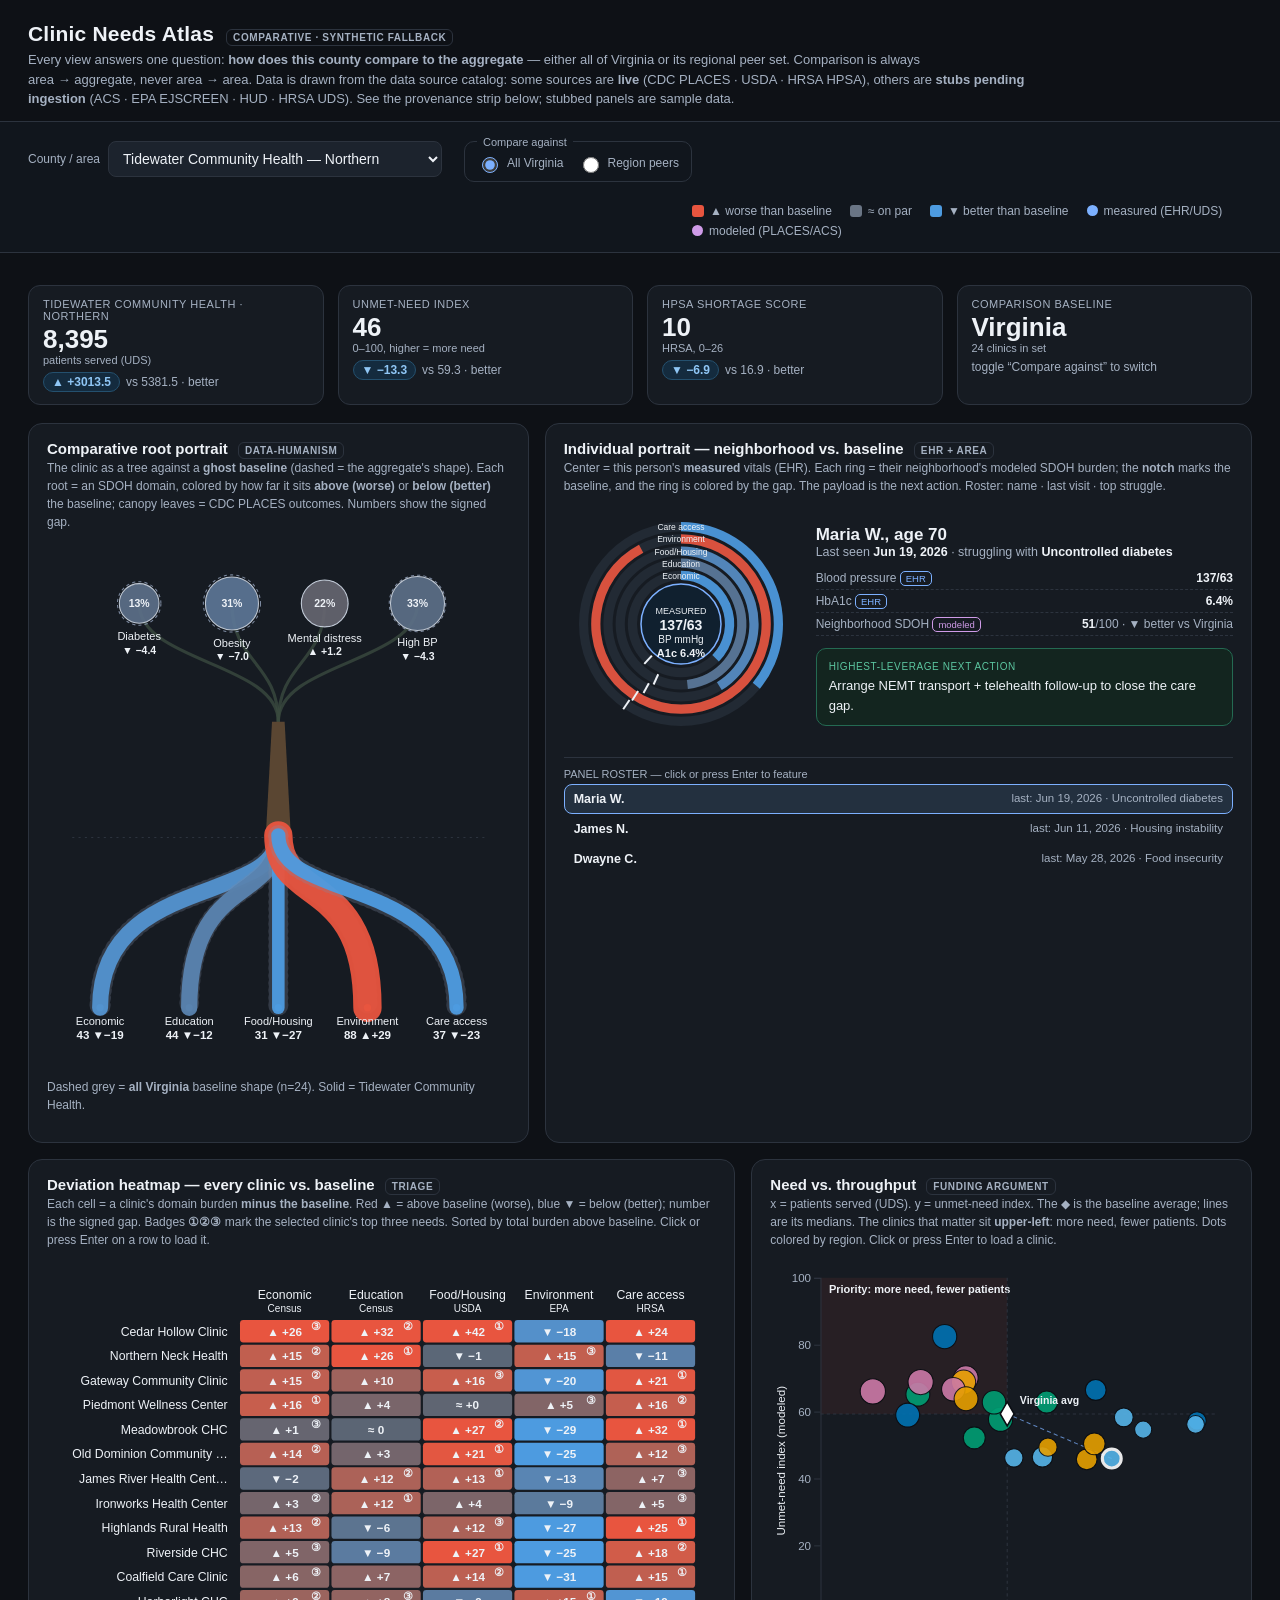
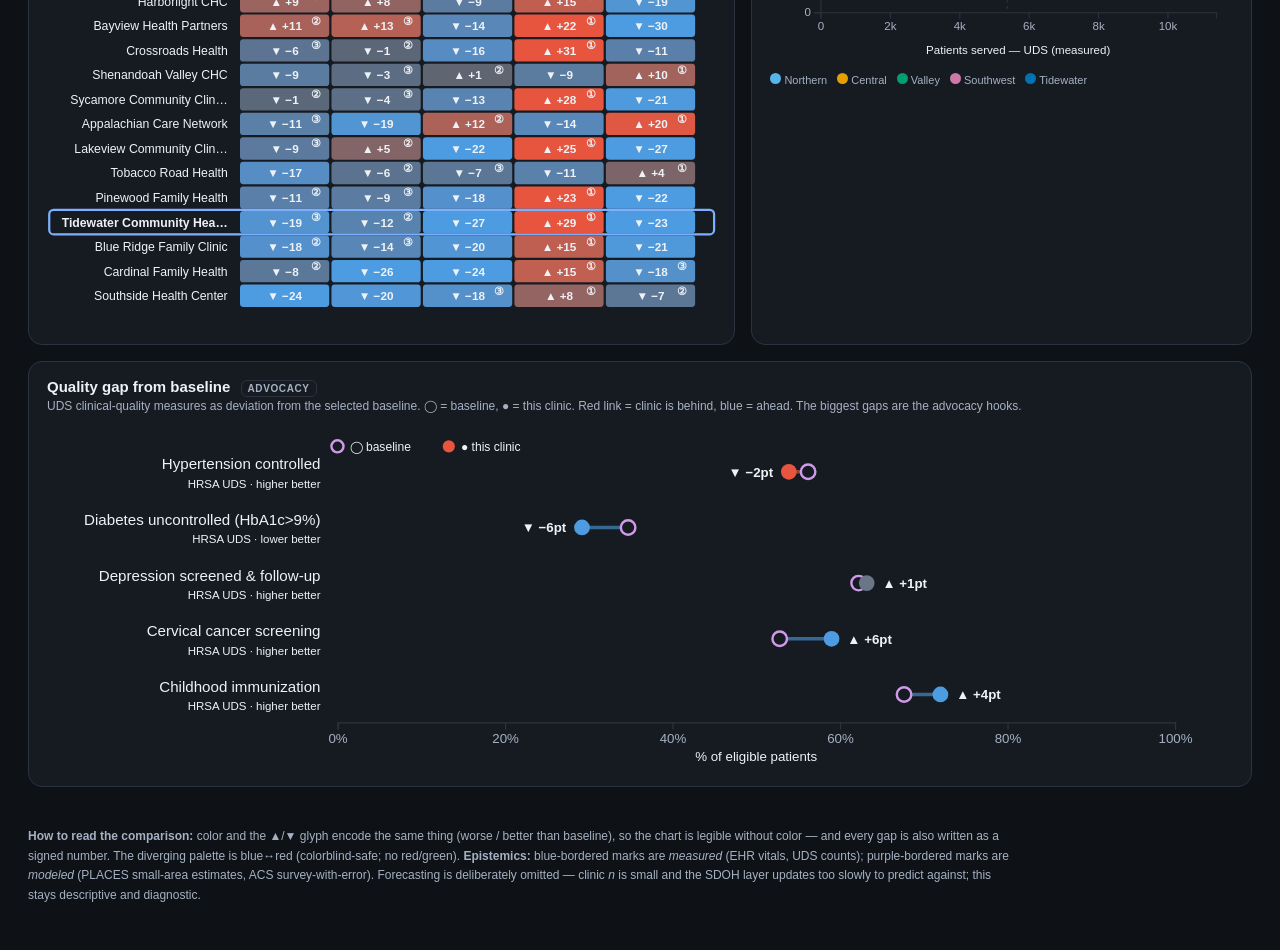
==== dashboard/index.html @ f0f362ff "adding render yaml files." ====
<!doctype html>
<meta charset="utf-8">
<title>Clinic Needs Atlas</title>
<!-- Root URL redirects to the live dashboard (host-agnostic: Render, Pages, etc.). -->
<meta http-equiv="refresh" content="0; url=clinic-needs-atlas-live.html">
<a href="clinic-needs-atlas-live.html">Open the Clinic Needs Atlas &rarr;</a>
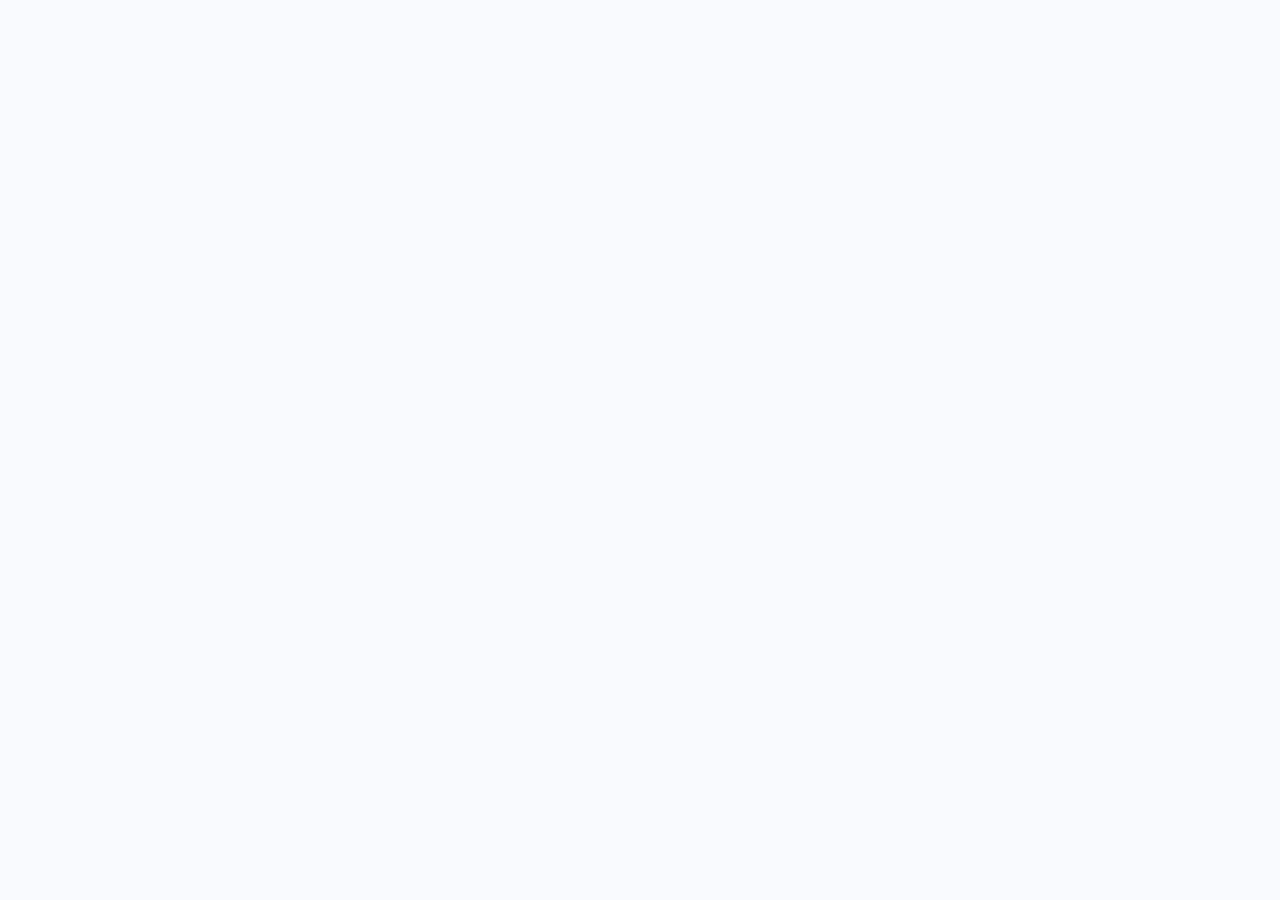
==== commit d1934555: "Point root URL at the refined Signal dashboard" ====
--- a/dashboard/index.html
+++ b/dashboard/index.html
@@ -1,6 +1,6 @@
 <!doctype html>
 <meta charset="utf-8">
 <title>Clinic Needs Atlas</title>
-<!-- Root URL redirects to the live dashboard (host-agnostic: Render, Pages, etc.). -->
-<meta http-equiv="refresh" content="0; url=clinic-needs-atlas-live.html">
-<a href="clinic-needs-atlas-live.html">Open the Clinic Needs Atlas &rarr;</a>
+<!-- Root URL redirects to the refined Signal dashboard (host-agnostic: Render, Pages, etc.). -->
+<meta http-equiv="refresh" content="0; url=clinic-needs-atlas-signal.html">
+<a href="clinic-needs-atlas-signal.html">Open the Clinic Needs Atlas &rarr;</a>
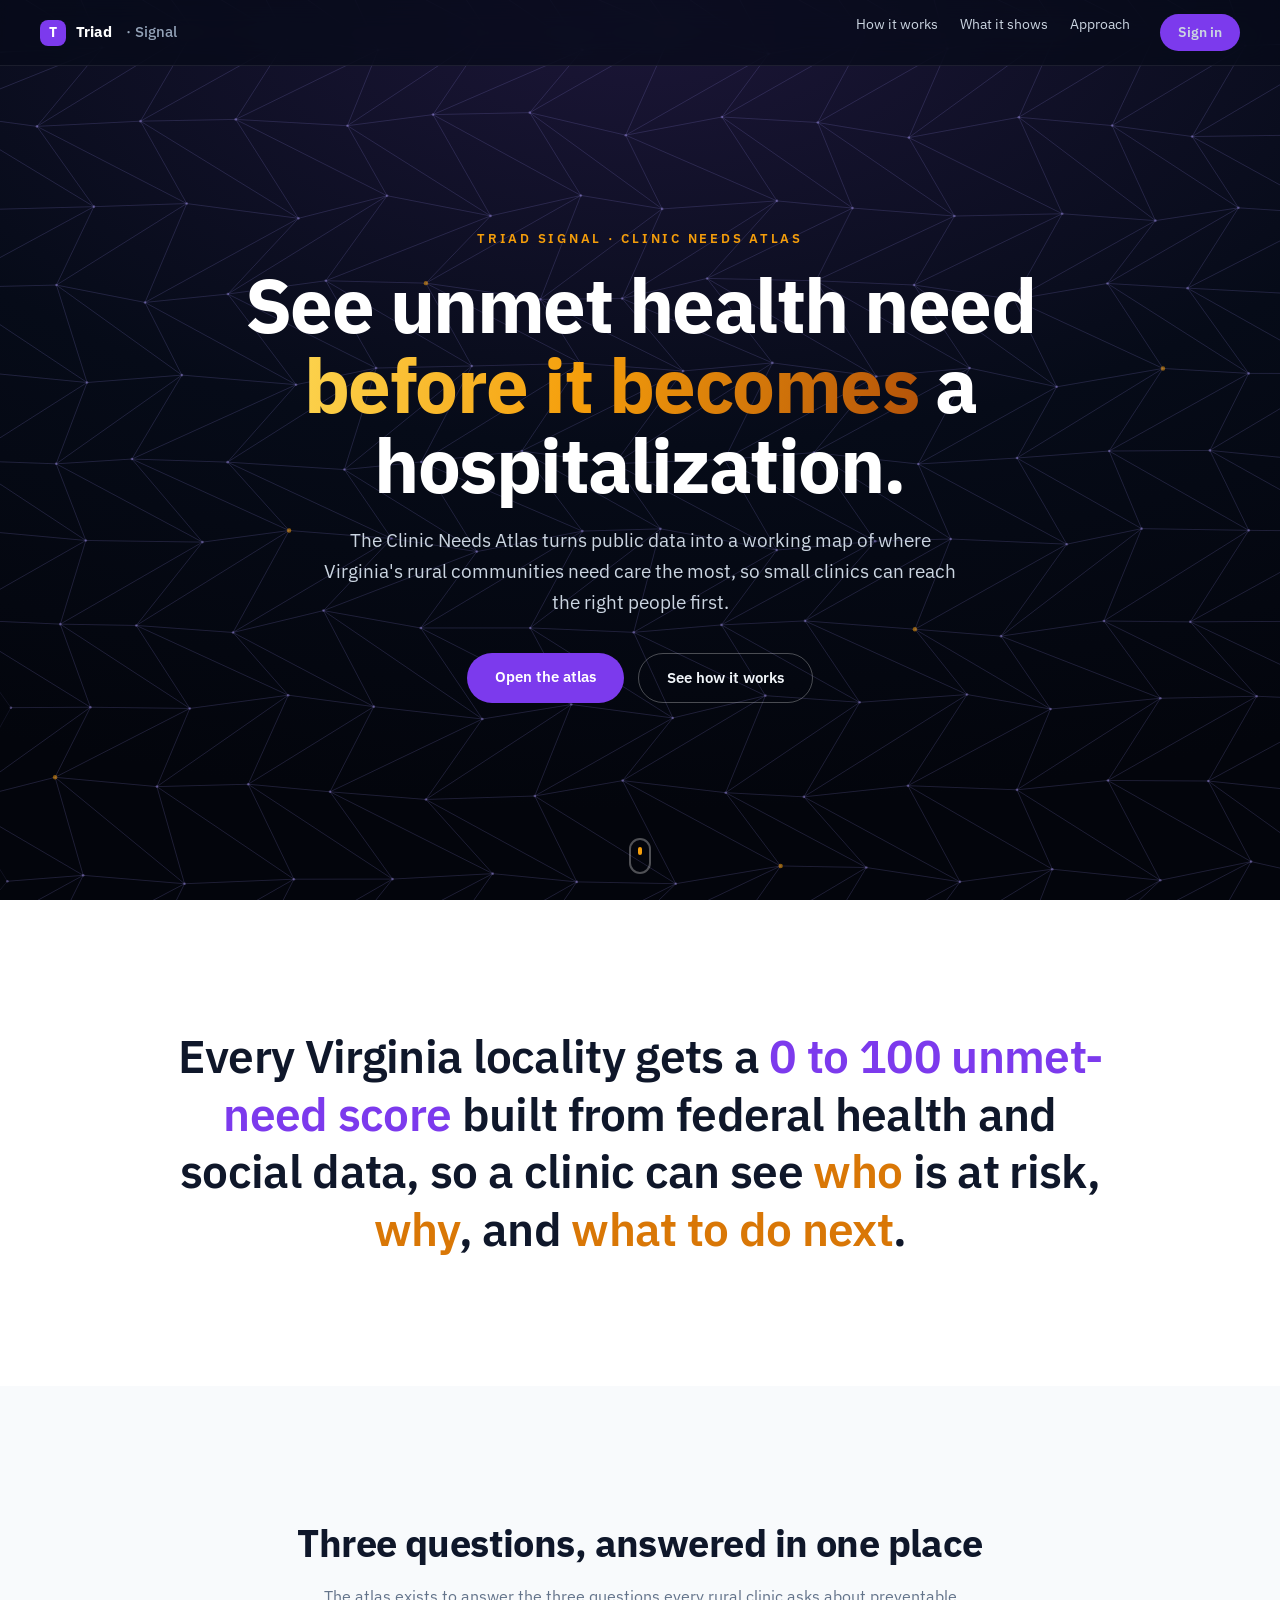
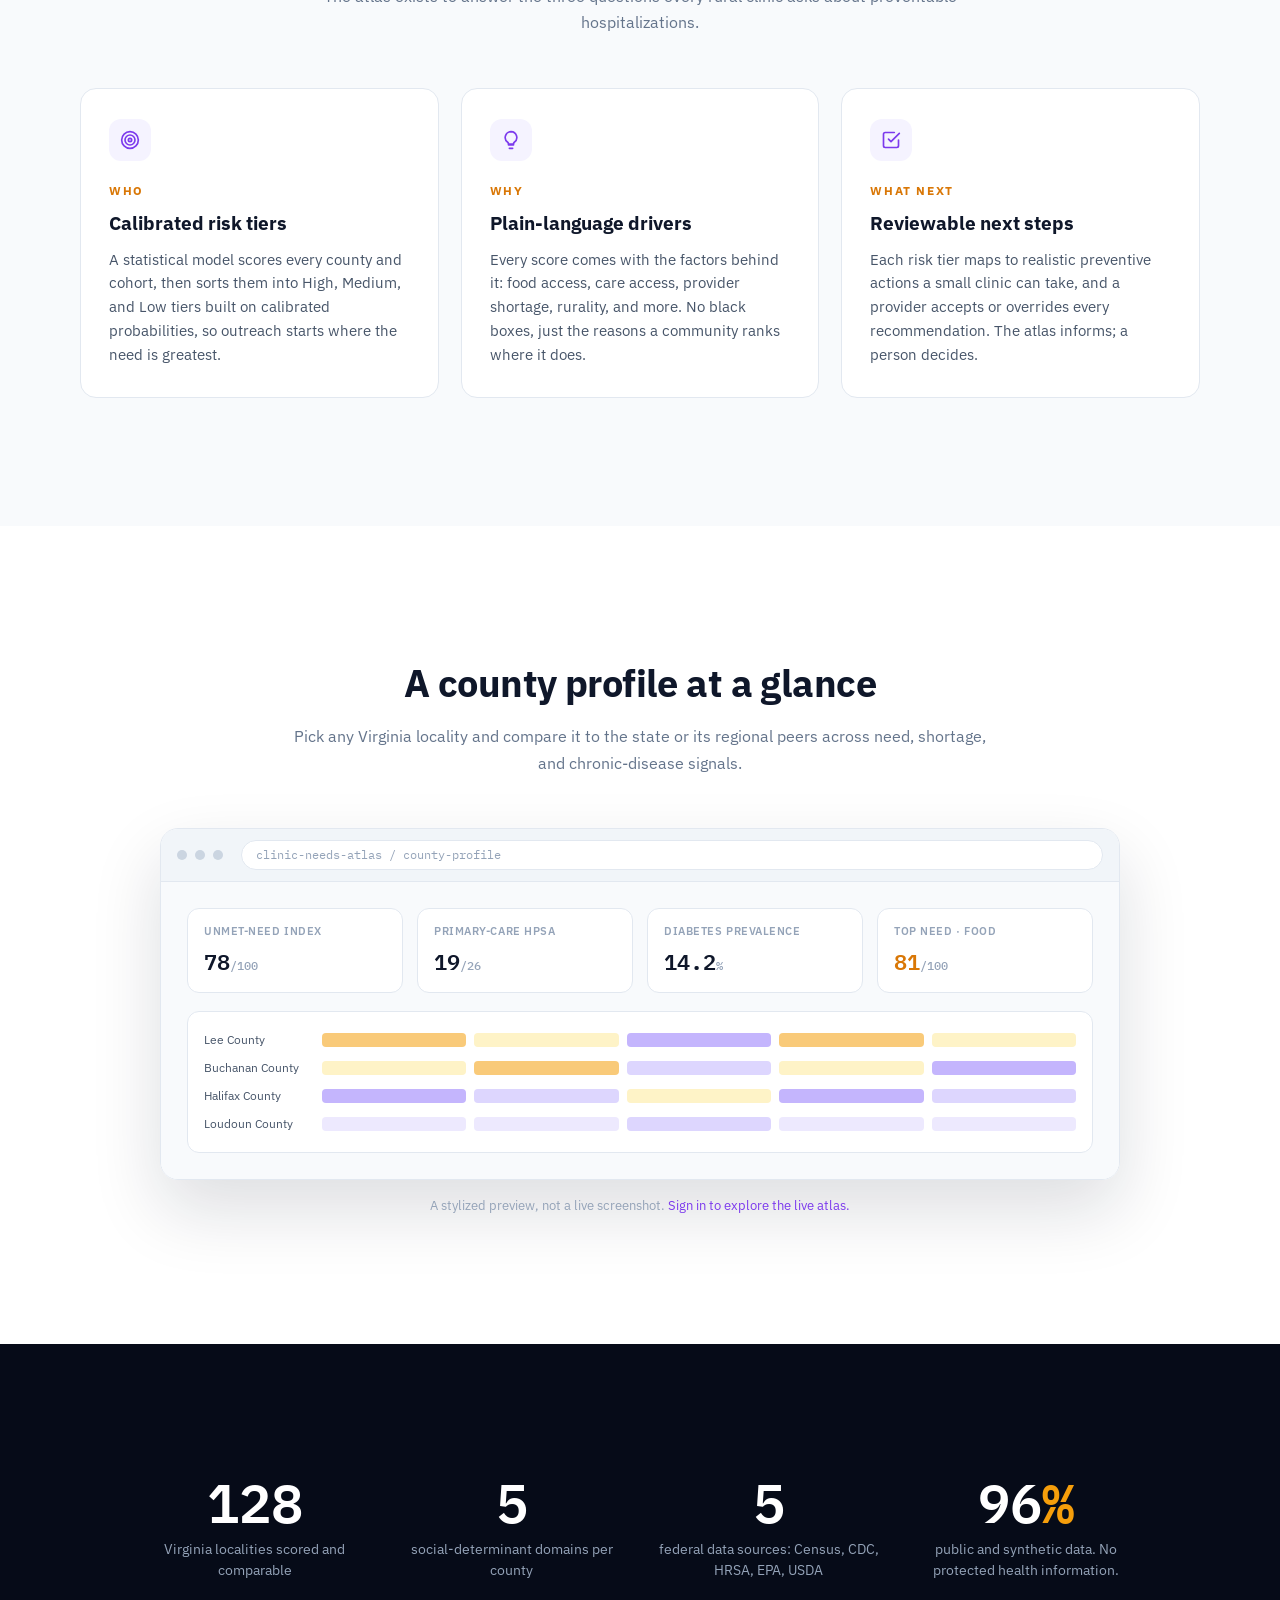
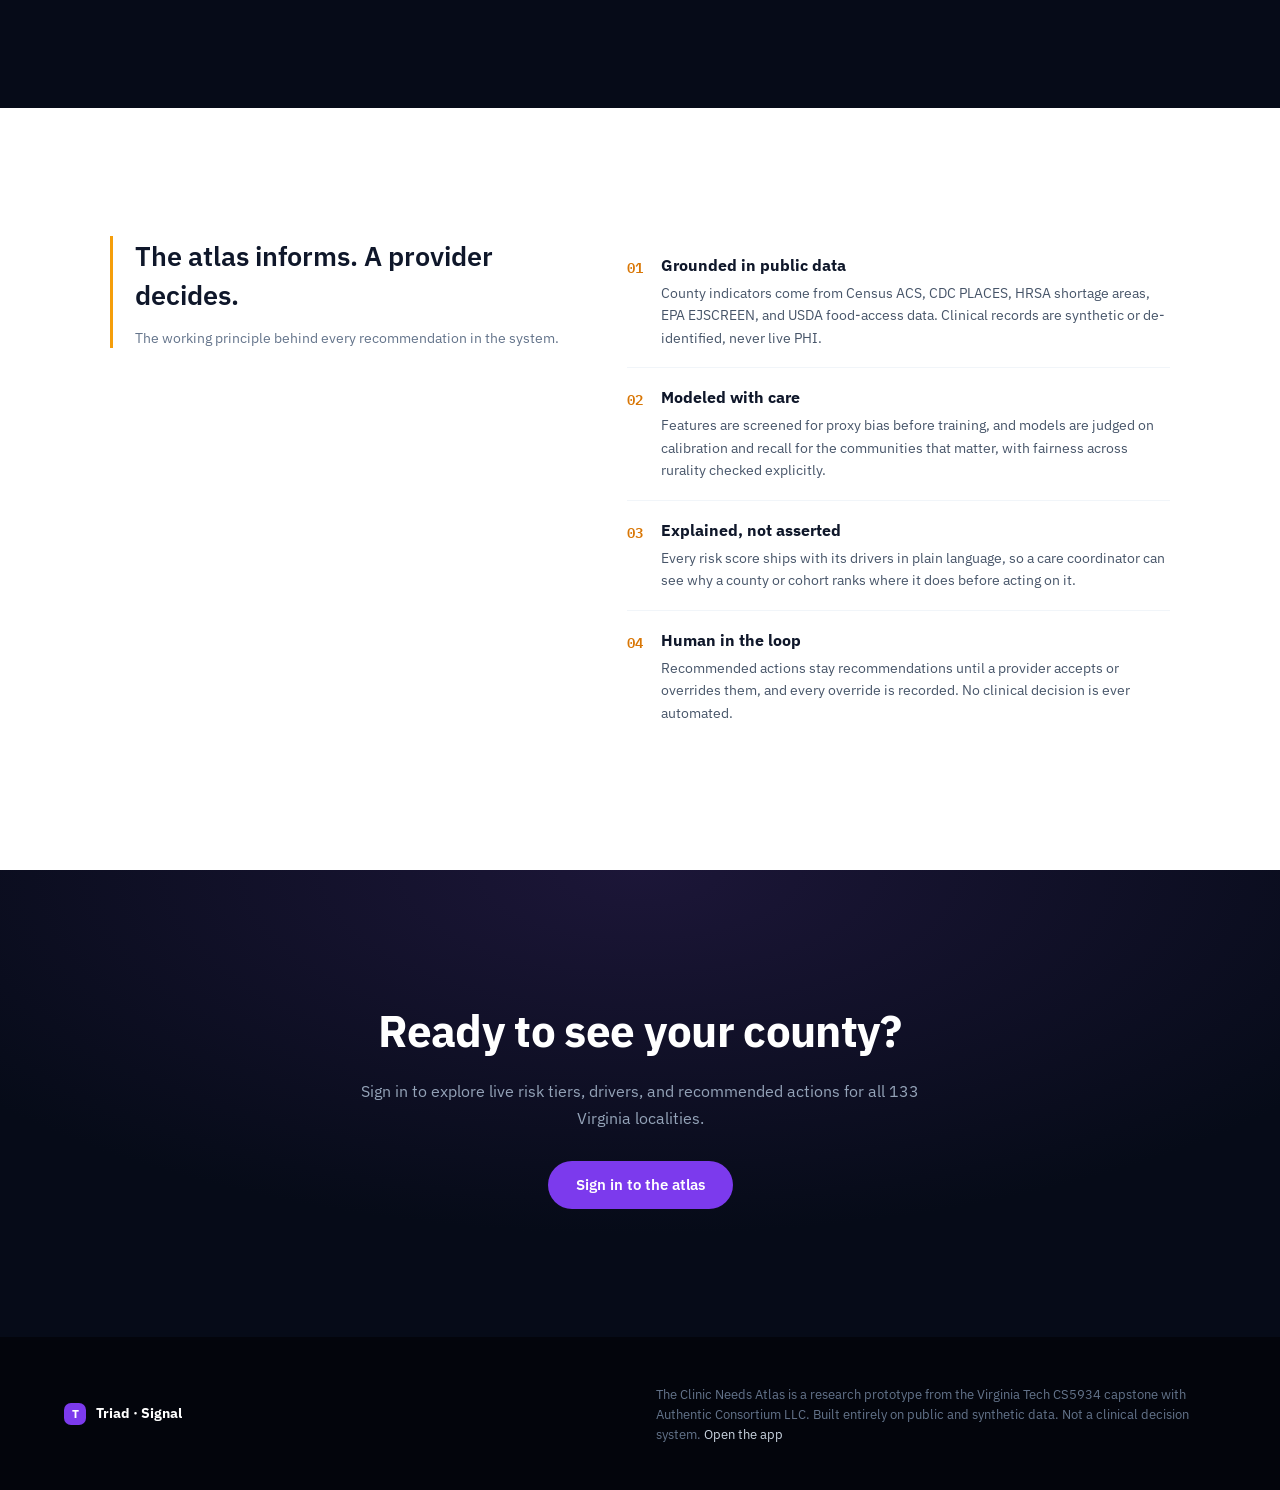
==== commit 9da10e68: "US-30: Public landing page wired to the site root" ====
--- a/dashboard/index.html
+++ b/dashboard/index.html
@@ -1,6 +1,165 @@
-<!doctype html>
-<meta charset="utf-8">
-<title>Clinic Needs Atlas</title>
-<!-- Root URL redirects to the refined Signal dashboard (host-agnostic: Render, Pages, etc.). -->
-<meta http-equiv="refresh" content="0; url=clinic-needs-atlas-signal.html">
-<a href="clinic-needs-atlas-signal.html">Open the Clinic Needs Atlas &rarr;</a>
+<!DOCTYPE html>
+<html lang="en">
+<head>
+<meta charset="utf-8" />
+<meta name="viewport" content="width=device-width, initial-scale=1" />
+<title>Clinic Needs Atlas — see unmet health need before it becomes a hospitalization</title>
+<meta name="description" content="The Clinic Needs Atlas maps unmet health need across Virginia's 133 localities from public SDoH, chronic-disease, and shortage-area data, with calibrated risk tiers, plain-language drivers, and provider-reviewed next steps." />
+<link rel="stylesheet" href="ds/styles.css" />
+<link rel="stylesheet" href="landing.css" />
+</head>
+<body class="lp">
+
+<!-- Fixed glass nav -->
+<nav class="nav" aria-label="Primary">
+  <a class="brand" href="#top">
+    <span class="mark">T</span>Triad&nbsp;<span class="sub">· Signal</span>
+  </a>
+  <div class="links">
+    <a href="#how">How it works</a>
+    <a href="#product">What it shows</a>
+    <a href="#approach">Approach</a>
+    <a class="cta" href="clinic-needs-atlas-signal.html">Sign in</a>
+  </div>
+</nav>
+
+<!-- Hero -->
+<header class="hero" id="top">
+  <canvas id="lp-mesh" aria-hidden="true"></canvas>
+  <div class="hero-copy">
+    <span class="eyebrow">Triad Signal · Clinic Needs Atlas</span>
+    <h1>See unmet health need <span class="sig-grad">before it becomes</span> a hospitalization.</h1>
+    <p class="lede">The Clinic Needs Atlas turns public data into a working map of where Virginia's rural communities need care the most, so small clinics can reach the right people first.</p>
+    <div class="cta-row">
+      <a class="btn primary" href="clinic-needs-atlas-signal.html">Open the atlas</a>
+      <a class="btn ghost" href="#how">See how it works</a>
+    </div>
+  </div>
+  <div class="scroll-cue" aria-hidden="true"></div>
+</header>
+
+<!-- Statement -->
+<section class="statement">
+  <h2 class="reveal">Every Virginia locality gets a <em>0 to 100 unmet-need score</em> built from federal health and social data, so a clinic can see <span class="warm">who</span> is at risk, <span class="warm">why</span>, and <span class="warm">what to do next</span>.</h2>
+</section>
+
+<!-- Three pillars -->
+<section class="pillars" id="how">
+  <div class="sec-head reveal">
+    <h2>Three questions, answered in one place</h2>
+    <p>The atlas exists to answer the three questions every rural clinic asks about preventable hospitalizations.</p>
+  </div>
+  <div class="grid">
+    <article class="pillar reveal d1">
+      <span class="ico" aria-hidden="true">
+        <svg width="20" height="20" viewBox="0 0 24 24" fill="none" stroke="currentColor" stroke-width="2" stroke-linecap="round" stroke-linejoin="round"><circle cx="12" cy="12" r="10"/><circle cx="12" cy="12" r="6"/><circle cx="12" cy="12" r="2"/></svg>
+      </span>
+      <span class="tag">Who</span>
+      <h3>Calibrated risk tiers</h3>
+      <p>A statistical model scores every county and cohort, then sorts them into High, Medium, and Low tiers built on calibrated probabilities, so outreach starts where the need is greatest.</p>
+    </article>
+    <article class="pillar reveal d2">
+      <span class="ico" aria-hidden="true">
+        <svg width="20" height="20" viewBox="0 0 24 24" fill="none" stroke="currentColor" stroke-width="2" stroke-linecap="round" stroke-linejoin="round"><path d="M9 18h6"/><path d="M10 22h4"/><path d="M12 2a7 7 0 0 0-4 12.7c.6.5 1 1.4 1 2.3h6c0-.9.4-1.8 1-2.3A7 7 0 0 0 12 2z"/></svg>
+      </span>
+      <span class="tag">Why</span>
+      <h3>Plain-language drivers</h3>
+      <p>Every score comes with the factors behind it: food access, care access, provider shortage, rurality, and more. No black boxes, just the reasons a community ranks where it does.</p>
+    </article>
+    <article class="pillar reveal d3">
+      <span class="ico" aria-hidden="true">
+        <svg width="20" height="20" viewBox="0 0 24 24" fill="none" stroke="currentColor" stroke-width="2" stroke-linecap="round" stroke-linejoin="round"><path d="M9 11l3 3L22 4"/><path d="M21 12v7a2 2 0 0 1-2 2H5a2 2 0 0 1-2-2V5a2 2 0 0 1 2-2h11"/></svg>
+      </span>
+      <span class="tag">What next</span>
+      <h3>Reviewable next steps</h3>
+      <p>Each risk tier maps to realistic preventive actions a small clinic can take, and a provider accepts or overrides every recommendation. The atlas informs; a person decides.</p>
+    </article>
+  </div>
+</section>
+
+<!-- Product preview -->
+<section class="preview" id="product">
+  <div class="sec-head reveal">
+    <h2>A county profile at a glance</h2>
+    <p>Pick any Virginia locality and compare it to the state or its regional peers across need, shortage, and chronic-disease signals.</p>
+  </div>
+  <div class="frame reveal d1" role="img" aria-label="A stylized preview of the Clinic Needs Atlas dashboard showing stat tiles and a county comparison strip.">
+    <div class="bar" aria-hidden="true">
+      <span class="dot"></span><span class="dot"></span><span class="dot"></span>
+      <span class="url">clinic-needs-atlas / county-profile</span>
+    </div>
+    <div class="body" aria-hidden="true">
+      <div class="ptiles">
+        <div class="ptile"><div class="l">Unmet-need index</div><div class="v">78<small>/100</small></div></div>
+        <div class="ptile"><div class="l">Primary-care HPSA</div><div class="v">19<small>/26</small></div></div>
+        <div class="ptile"><div class="l">Diabetes prevalence</div><div class="v">14.2<small>%</small></div></div>
+        <div class="ptile warm"><div class="l">Top need · Food</div><div class="v">81<small>/100</small></div></div>
+      </div>
+      <div class="heat">
+        <div class="hrow"><span class="hname">Lee County</span><span class="hcell hc5"></span><span class="hcell hc4"></span><span class="hcell hc3"></span><span class="hcell hc5"></span><span class="hcell hc4"></span></div>
+        <div class="hrow"><span class="hname">Buchanan County</span><span class="hcell hc4"></span><span class="hcell hc5"></span><span class="hcell hc2"></span><span class="hcell hc4"></span><span class="hcell hc3"></span></div>
+        <div class="hrow"><span class="hname">Halifax County</span><span class="hcell hc3"></span><span class="hcell hc2"></span><span class="hcell hc4"></span><span class="hcell hc3"></span><span class="hcell hc2"></span></div>
+        <div class="hrow"><span class="hname">Loudoun County</span><span class="hcell hc1"></span><span class="hcell hc1"></span><span class="hcell hc2"></span><span class="hcell hc1"></span><span class="hcell hc1"></span></div>
+      </div>
+    </div>
+  </div>
+  <p class="caption reveal d2">A stylized preview, not a live screenshot. <a href="clinic-needs-atlas-signal.html">Sign in to explore the live atlas.</a></p>
+</section>
+
+<!-- Stats band -->
+<section class="stats">
+  <div class="grid">
+    <div class="reveal"><div class="n"><span data-count="133">0</span></div><div class="t">Virginia localities scored and comparable</div></div>
+    <div class="reveal d1"><div class="n"><span data-count="5">0</span></div><div class="t">social-determinant domains per county</div></div>
+    <div class="reveal d2"><div class="n"><span data-count="5">0</span></div><div class="t">federal data sources: Census, CDC, HRSA, EPA, USDA</div></div>
+    <div class="reveal d3"><div class="n"><span data-count="100">0</span><span class="sig">%</span></div><div class="t">public and synthetic data. No protected health information.</div></div>
+  </div>
+</section>
+
+<!-- Approach -->
+<section class="approach" id="approach">
+  <div class="cols">
+    <blockquote class="reveal">
+      The atlas informs. A provider decides.
+      <footer>The working principle behind every recommendation in the system.</footer>
+    </blockquote>
+    <ol class="fit">
+      <li class="reveal">
+        <span class="num">01</span>
+        <div><h4>Grounded in public data</h4>
+        <p>County indicators come from Census ACS, CDC PLACES, HRSA shortage areas, EPA EJSCREEN, and USDA food-access data. Clinical records are synthetic or de-identified, never live PHI.</p></div>
+      </li>
+      <li class="reveal d1">
+        <span class="num">02</span>
+        <div><h4>Modeled with care</h4>
+        <p>Features are screened for proxy bias before training, and models are judged on calibration and recall for the communities that matter, with fairness across rurality checked explicitly.</p></div>
+      </li>
+      <li class="reveal d2">
+        <span class="num">03</span>
+        <div><h4>Explained, not asserted</h4>
+        <p>Every risk score ships with its drivers in plain language, so a care coordinator can see why a county or cohort ranks where it does before acting on it.</p></div>
+      </li>
+      <li class="reveal d3">
+        <span class="num">04</span>
+        <div><h4>Human in the loop</h4>
+        <p>Recommended actions stay recommendations until a provider accepts or overrides them, and every override is recorded. No clinical decision is ever automated.</p></div>
+      </li>
+    </ol>
+  </div>
+</section>
+
+<!-- Final CTA -->
+<section class="final">
+  <h2 class="reveal">Ready to see your county?</h2>
+  <p class="reveal d1">Sign in to explore live risk tiers, drivers, and recommended actions for all 133 Virginia localities.</p>
+  <a class="btn primary reveal d2" href="clinic-needs-atlas-signal.html">Sign in to the atlas</a>
+</section>
+
+<footer class="footer">
+  <span class="brand"><span class="mark">T</span>Triad · Signal</span>
+  <p class="fine">The Clinic Needs Atlas is a research prototype from the Virginia Tech CS5934 capstone with Authentic Consortium LLC. Built entirely on public and synthetic data. Not a clinical decision system. <a href="clinic-needs-atlas-signal.html">Open the app</a></p>
+</footer>
+
+<script src="landing.js" defer></script>
+</body>
+</html>
--- a/dashboard/ds/styles.css
+++ b/dashboard/ds/styles.css
@@ -0,0 +1,12 @@
+/* Triad Health Engine — global stylesheet entry.
+   Consumers link THIS file. It is a manifest of @import lines only.
+   Everything reachable from here ships to consuming projects. */
+
+@import "tokens/fonts.css";
+@import "tokens/colors.css";
+@import "tokens/typography.css";
+@import "tokens/spacing.css";
+@import "tokens/radius.css";
+@import "tokens/shadows.css";
+@import "tokens/motion.css";
+@import "tokens/base.css";
--- a/dashboard/landing.css
+++ b/dashboard/landing.css
@@ -0,0 +1,232 @@
+/* Public landing page. Every rule is scoped under .lp so nothing leaks into the app.
+   Two hues from ds/tokens/colors.css: violet structure, amber signal. */
+
+.lp {
+  margin: 0;
+  background: var(--slate-0);
+  color: var(--slate-700);
+  font-family: var(--font-sans);
+  -webkit-font-smoothing: antialiased;
+  overflow-x: hidden;
+}
+.lp .wrap { max-width: 1120px; margin: 0 auto; }
+.lp section { padding: clamp(72px, 10vw, 140px) clamp(20px, 6vw, 64px); }
+
+/* Accent gradient text clip (amber "signal" on dark) */
+.lp .sig-grad {
+  background: linear-gradient(100deg, #fcd34d, var(--command-500) 45%, #b45309);
+  -webkit-background-clip: text;
+  background-clip: text;
+  color: transparent;
+}
+
+/* ---------- Fixed glass nav ---------- */
+.lp .nav {
+  position: fixed; inset: 0 0 auto 0; z-index: 40;
+  display: flex; align-items: center; gap: 28px;
+  padding: 14px clamp(20px, 4vw, 40px);
+  background: rgba(6, 11, 24, 0.72);
+  backdrop-filter: blur(14px);
+  -webkit-backdrop-filter: blur(14px);
+  border-bottom: 1px solid rgba(255, 255, 255, 0.08);
+}
+.lp .nav .brand { display: flex; align-items: center; gap: 10px; color: #fff; font-weight: 700; font-size: 15px; text-decoration: none; }
+.lp .nav .brand .mark {
+  width: 26px; height: 26px; border-radius: 8px; background: var(--brand);
+  color: #fff; display: flex; align-items: center; justify-content: center; font-size: 14px;
+}
+.lp .nav .brand .sub { color: var(--slate-400); font-weight: 500; }
+.lp .nav .links { display: flex; gap: 22px; margin-left: auto; }
+.lp .nav .links a { color: var(--slate-300); font-size: 14px; text-decoration: none; transition: color 160ms ease; }
+.lp .nav .links a:hover { color: #fff; }
+.lp .nav .cta {
+  margin-left: 8px; padding: 8px 18px; border-radius: 999px;
+  background: var(--brand); color: #fff; font-size: 14px; font-weight: 600; text-decoration: none;
+  transition: background 160ms ease;
+}
+.lp .nav .cta:hover { background: var(--brand-hover); text-decoration: none; }
+@media (max-width: 720px) { .lp .nav .links a { display: none; } .lp .nav .links { margin-left: auto; } }
+
+/* ---------- Hero ---------- */
+.lp .hero {
+  position: relative; min-height: 100vh;
+  display: grid; place-items: center;
+  background: radial-gradient(120% 90% at 50% 0%, #1c1638, var(--slate-950) 55%, #03050c);
+  padding: 120px clamp(20px, 6vw, 64px) 90px;
+}
+.lp .hero canvas { position: absolute; inset: 0; width: 100%; height: 100%; }
+.lp .hero .hero-copy { position: relative; z-index: 2; text-align: center; max-width: 880px; }
+.lp .hero .eyebrow {
+  display: inline-block; margin-bottom: 18px;
+  font-size: 12.5px; font-weight: 600; letter-spacing: 0.22em; text-transform: uppercase;
+  color: var(--command-500);
+}
+.lp .hero h1 {
+  margin: 0 0 20px;
+  font-size: clamp(40px, 7vw, 76px);
+  line-height: 1.05; letter-spacing: -0.02em; font-weight: 700; color: #fff;
+}
+.lp .hero .lede {
+  margin: 0 auto 34px; max-width: 640px;
+  font-size: clamp(16px, 2vw, 19px); line-height: 1.65; color: var(--slate-300);
+}
+.lp .hero .cta-row { display: flex; gap: 14px; justify-content: center; flex-wrap: wrap; }
+.lp .btn {
+  display: inline-block; padding: 13px 28px; border-radius: 999px;
+  font-size: 15px; font-weight: 600; text-decoration: none;
+  transition: background 160ms ease, border-color 160ms ease, transform 160ms ease;
+}
+.lp .btn:hover { text-decoration: none; transform: translateY(-1px); }
+.lp .btn.primary { background: var(--brand); color: #fff; }
+.lp .btn.primary:hover { background: var(--brand-hover); }
+.lp .btn.ghost { border: 1px solid rgba(255, 255, 255, 0.28); color: var(--slate-100); }
+.lp .btn.ghost:hover { border-color: rgba(255, 255, 255, 0.55); }
+.lp .scroll-cue {
+  position: absolute; left: 50%; bottom: 26px; z-index: 2;
+  width: 22px; height: 36px; margin-left: -11px;
+  border: 2px solid rgba(255, 255, 255, 0.3); border-radius: 12px;
+}
+.lp .scroll-cue::after {
+  content: ""; position: absolute; left: 50%; top: 7px;
+  width: 4px; height: 8px; margin-left: -2px; border-radius: 2px;
+  background: var(--command-500);
+  animation: lp-bob 1.8s ease-in-out infinite;
+}
+@keyframes lp-bob { 0%, 100% { transform: translateY(0); opacity: 1; } 55% { transform: translateY(10px); opacity: 0.25; } }
+
+/* ---------- Statement ---------- */
+.lp .statement { background: var(--slate-0); }
+.lp .statement h2 {
+  max-width: 940px; margin: 0 auto;
+  font-size: clamp(26px, 4.4vw, 46px); line-height: 1.25; letter-spacing: -0.015em;
+  font-weight: 600; color: var(--slate-900); text-align: center;
+}
+.lp .statement h2 em { font-style: normal; color: var(--brand); }
+.lp .statement h2 .warm { color: var(--command-600); }
+
+/* ---------- Pillars ---------- */
+.lp .pillars { background: var(--slate-50); }
+.lp .pillars .grid { display: grid; grid-template-columns: repeat(3, 1fr); gap: 22px; max-width: 1120px; margin: 0 auto; }
+@media (max-width: 860px) { .lp .pillars .grid { grid-template-columns: 1fr; } }
+.lp .pillar {
+  background: var(--slate-0); border: 1px solid var(--slate-200); border-radius: 16px;
+  padding: 30px 28px;
+  transition: transform 200ms ease, box-shadow 200ms ease;
+}
+.lp .pillar:hover { transform: translateY(-4px); box-shadow: 0 14px 34px rgba(15, 23, 42, 0.1); }
+.lp .pillar .ico {
+  width: 42px; height: 42px; border-radius: 12px;
+  display: flex; align-items: center; justify-content: center; margin-bottom: 18px;
+  background: var(--violet-50); color: var(--brand);
+}
+.lp .pillar .tag {
+  display: inline-block; margin-bottom: 10px;
+  font-size: 11.5px; font-weight: 700; letter-spacing: 0.14em; text-transform: uppercase;
+  color: var(--command-600);
+}
+.lp .pillar h3 { margin: 0 0 10px; font-size: 19px; color: var(--slate-900); }
+.lp .pillar p { margin: 0; font-size: 14.5px; line-height: 1.65; color: var(--slate-600); }
+.lp .sec-head { text-align: center; max-width: 720px; margin: 0 auto 52px; }
+.lp .sec-head h2 { margin: 0 0 12px; font-size: clamp(26px, 3.6vw, 38px); letter-spacing: -0.015em; color: var(--slate-900); }
+.lp .sec-head p { margin: 0; font-size: 16px; line-height: 1.65; color: var(--slate-500); }
+
+/* ---------- Product preview (stylized browser frame) ---------- */
+.lp .preview { background: var(--slate-0); }
+.lp .frame {
+  max-width: 960px; margin: 0 auto;
+  border: 1px solid var(--slate-200); border-radius: 18px; overflow: hidden;
+  box-shadow: 0 30px 70px rgba(15, 23, 42, 0.14);
+}
+.lp .frame .bar {
+  display: flex; align-items: center; gap: 8px;
+  padding: 11px 16px; background: var(--slate-100); border-bottom: 1px solid var(--slate-200);
+}
+.lp .frame .dot { width: 10px; height: 10px; border-radius: 50%; background: var(--slate-300); }
+.lp .frame .url {
+  flex: 1; margin-left: 10px; padding: 5px 14px;
+  background: var(--slate-0); border: 1px solid var(--slate-200); border-radius: 999px;
+  font-family: var(--font-mono); font-size: 12px; color: var(--slate-400);
+  white-space: nowrap; overflow: hidden; text-overflow: ellipsis;
+}
+.lp .frame .body { padding: 26px; background: var(--slate-50); }
+.lp .ptiles { display: grid; grid-template-columns: repeat(4, 1fr); gap: 14px; margin-bottom: 18px; }
+@media (max-width: 720px) { .lp .ptiles { grid-template-columns: repeat(2, 1fr); } }
+.lp .ptile { background: var(--slate-0); border: 1px solid var(--slate-200); border-radius: 12px; padding: 14px 16px; }
+.lp .ptile .l { font-size: 11px; font-weight: 600; letter-spacing: 0.05em; text-transform: uppercase; color: var(--slate-400); }
+.lp .ptile .v { margin-top: 6px; font-family: var(--font-mono); font-size: 22px; font-weight: 600; color: var(--slate-900); }
+.lp .ptile .v small { font-size: 12px; color: var(--slate-400); font-weight: 500; }
+.lp .ptile.warm .v { color: var(--command-600); }
+.lp .heat { background: var(--slate-0); border: 1px solid var(--slate-200); border-radius: 12px; padding: 14px 16px; }
+.lp .heat .hrow { display: flex; align-items: center; gap: 8px; padding: 5px 0; }
+.lp .heat .hname { width: 110px; flex: none; font-size: 12px; color: var(--slate-600); }
+.lp .heat .hcell { flex: 1; height: 14px; border-radius: 4px; }
+.lp .hc1 { background: var(--violet-100); }
+.lp .hc2 { background: var(--violet-200); }
+.lp .hc3 { background: var(--violet-300); }
+.lp .hc4 { background: var(--command-50); }
+.lp .hc5 { background: var(--command-500); opacity: 0.55; }
+.lp .caption { max-width: 960px; margin: 16px auto 0; text-align: center; font-size: 13px; color: var(--slate-400); }
+.lp .caption a { color: var(--brand); text-decoration: none; }
+.lp .caption a:hover { text-decoration: underline; }
+
+/* ---------- Stats band ---------- */
+.lp .stats { background: var(--slate-950); }
+.lp .stats .grid { display: grid; grid-template-columns: repeat(4, 1fr); gap: 28px; max-width: 1000px; margin: 0 auto; text-align: center; }
+@media (max-width: 720px) { .lp .stats .grid { grid-template-columns: repeat(2, 1fr); } }
+.lp .stats .n {
+  font-family: var(--font-mono); font-variant-numeric: tabular-nums;
+  font-size: clamp(34px, 5vw, 54px); font-weight: 600; color: #fff; line-height: 1.1;
+}
+.lp .stats .n .sig { color: var(--command-500); }
+.lp .stats .t { margin-top: 8px; font-size: 13.5px; color: var(--slate-400); line-height: 1.5; }
+
+/* ---------- Approach ---------- */
+.lp .approach { background: var(--slate-0); }
+.lp .approach .cols { display: grid; grid-template-columns: 1fr 1.2fr; gap: clamp(28px, 5vw, 72px); max-width: 1060px; margin: 0 auto; align-items: start; }
+@media (max-width: 860px) { .lp .approach .cols { grid-template-columns: 1fr; } }
+.lp .approach blockquote {
+  margin: 0; padding-left: 22px; border-left: 3px solid var(--command-500);
+  font-size: clamp(20px, 2.6vw, 27px); line-height: 1.45; font-weight: 600; color: var(--slate-900);
+}
+.lp .approach blockquote footer { margin-top: 14px; font-size: 14px; font-weight: 400; color: var(--slate-500); }
+.lp .fit { list-style: none; margin: 0; padding: 0; }
+.lp .fit li { display: flex; gap: 18px; padding: 18px 0; border-bottom: 1px solid var(--slate-100); }
+.lp .fit li:last-child { border-bottom: none; }
+.lp .fit .num { font-family: var(--font-mono); font-size: 14px; font-weight: 600; color: var(--command-600); padding-top: 2px; }
+.lp .fit h4 { margin: 0 0 5px; font-size: 15.5px; color: var(--slate-900); }
+.lp .fit p { margin: 0; font-size: 14px; line-height: 1.6; color: var(--slate-600); }
+
+/* ---------- Final CTA + footer ---------- */
+.lp .final {
+  background: radial-gradient(110% 130% at 50% 0%, #1c1638, var(--slate-950) 60%);
+  text-align: center;
+}
+.lp .final h2 { margin: 0 0 14px; font-size: clamp(28px, 4vw, 44px); letter-spacing: -0.015em; color: #fff; }
+.lp .final p { margin: 0 auto 30px; max-width: 560px; font-size: 16px; line-height: 1.65; color: var(--slate-400); }
+.lp .footer {
+  background: #03050c; padding: 34px clamp(20px, 6vw, 64px);
+  display: flex; align-items: center; gap: 14px; flex-wrap: wrap;
+}
+.lp .footer .brand { display: flex; align-items: center; gap: 10px; color: #fff; font-weight: 700; font-size: 14px; }
+.lp .footer .brand .mark { width: 22px; height: 22px; border-radius: 7px; background: var(--brand); display: flex; align-items: center; justify-content: center; font-size: 12px; }
+.lp .footer .fine { margin-left: auto; font-size: 12.5px; color: var(--slate-500); line-height: 1.6; max-width: 560px; }
+.lp .footer .fine a { color: var(--slate-300); text-decoration: none; }
+.lp .footer .fine a:hover { color: #fff; }
+@media (max-width: 720px) { .lp .footer .fine { margin-left: 0; } }
+
+/* ---------- Scroll reveals (JS-gated: hidden only once JS announces itself) ---------- */
+html.js .lp .reveal {
+  opacity: 0; transform: translateY(30px);
+  transition: opacity 0.8s ease, transform 0.8s ease;
+}
+html.js .lp .reveal.in { opacity: 1; transform: none; }
+.lp .d1 { transition-delay: 0.1s; }
+.lp .d2 { transition-delay: 0.22s; }
+.lp .d3 { transition-delay: 0.34s; }
+
+/* ---------- Motion etiquette ---------- */
+@media (prefers-reduced-motion: reduce) {
+  html.js .lp .reveal { opacity: 1; transform: none; transition: none; }
+  .lp .scroll-cue::after { animation: none; }
+  .lp .pillar, .lp .btn { transition: none; }
+}
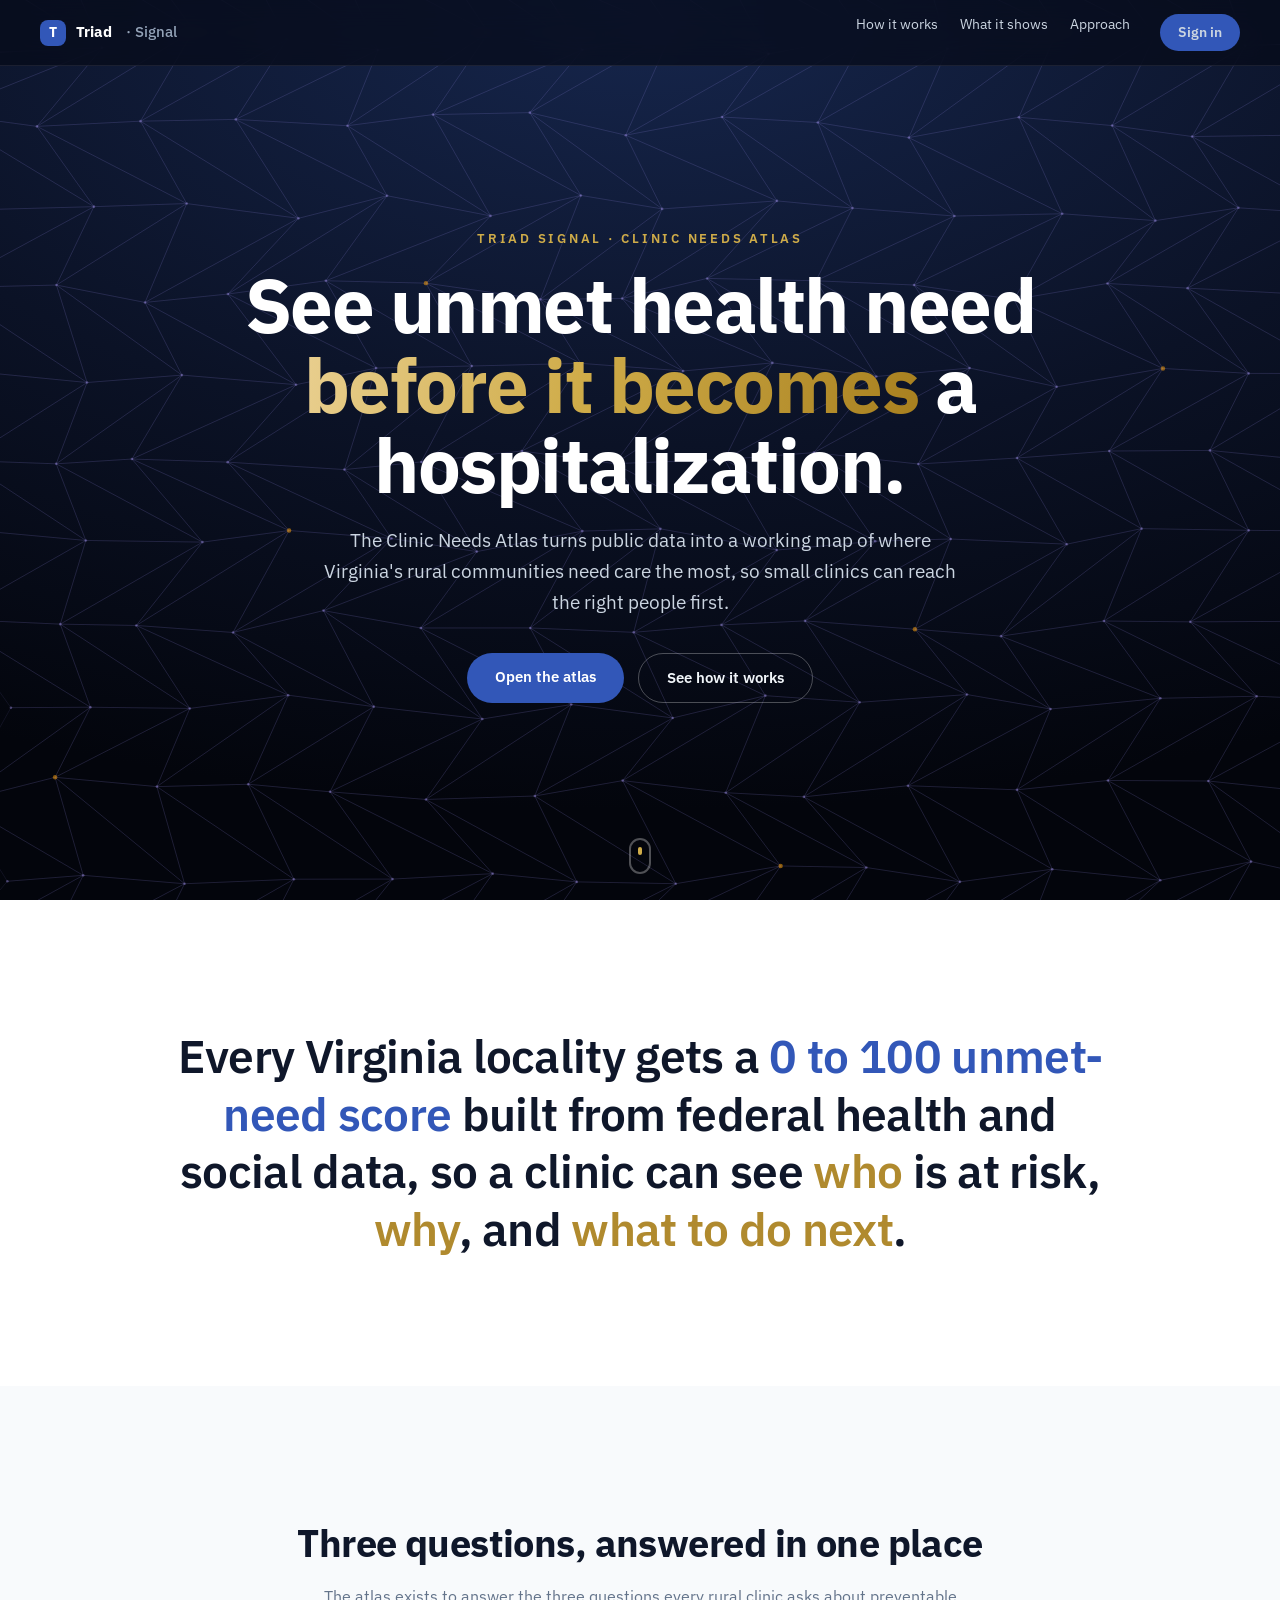
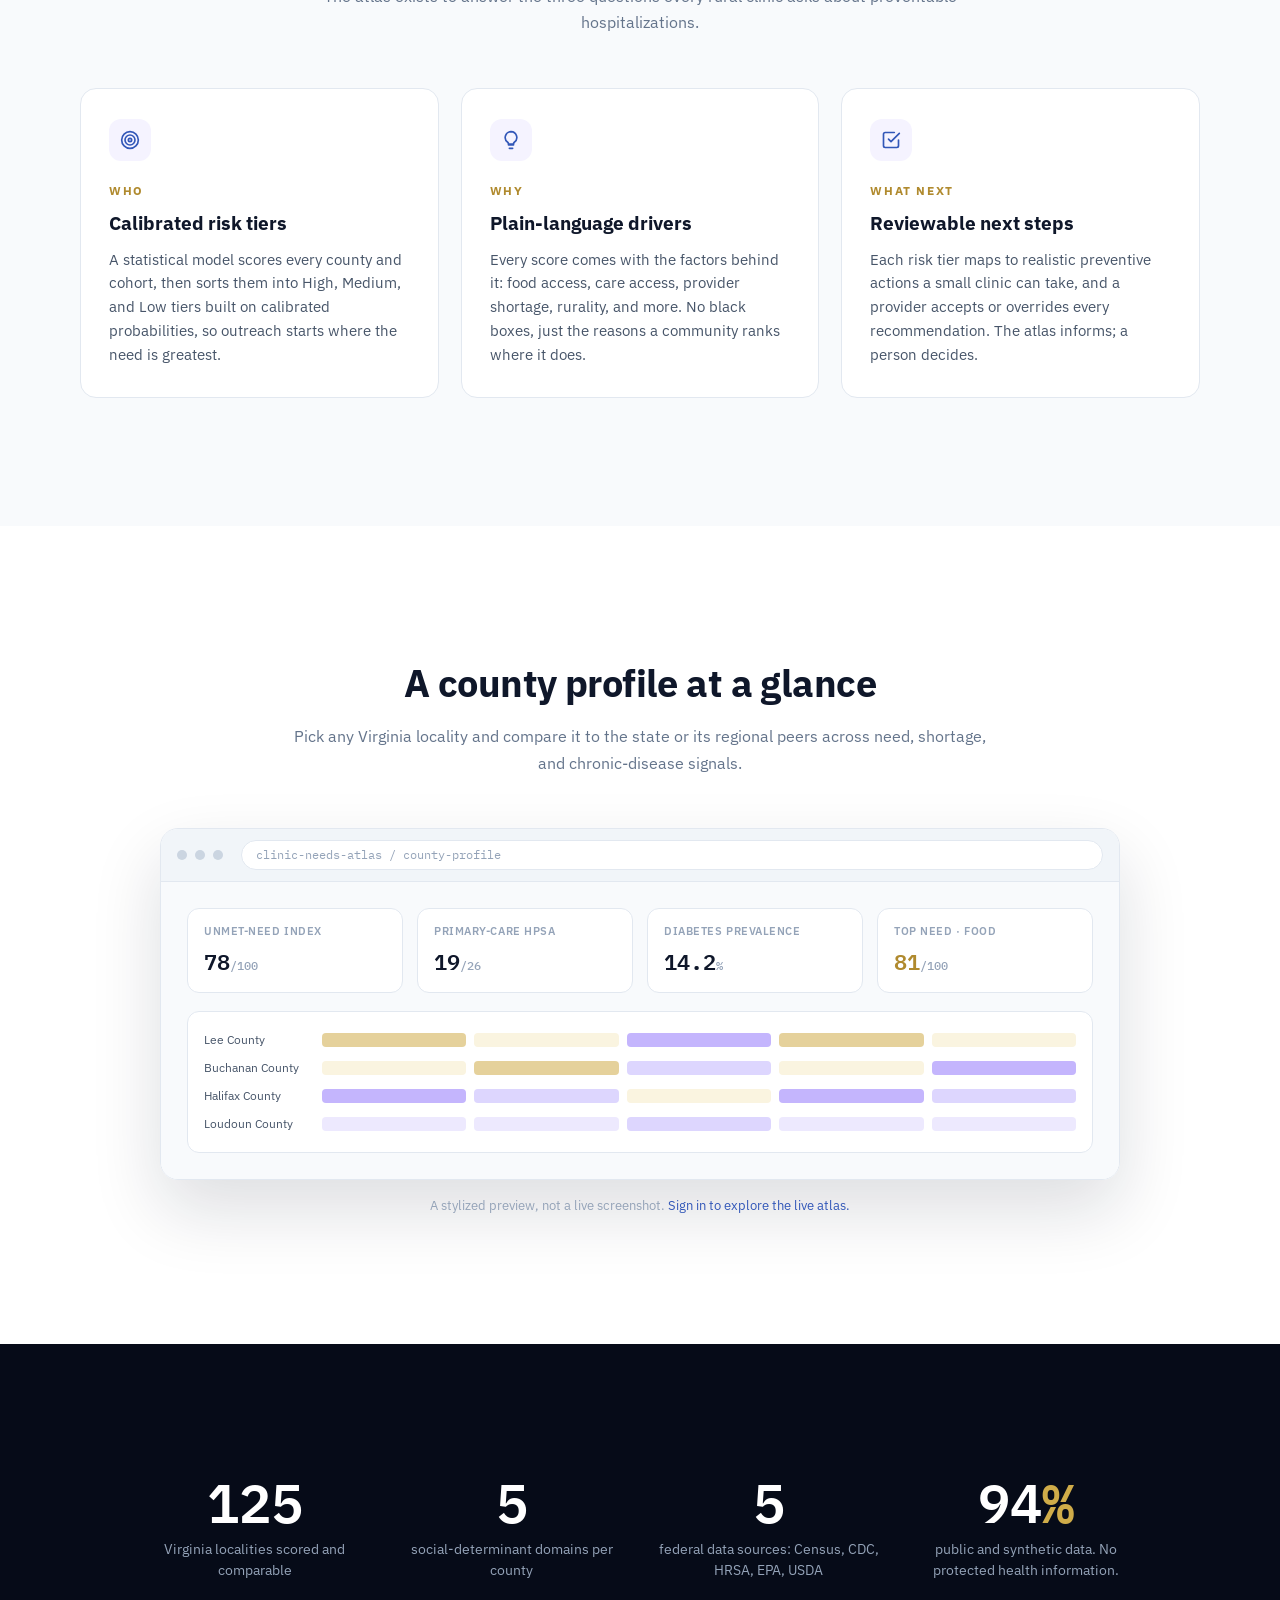
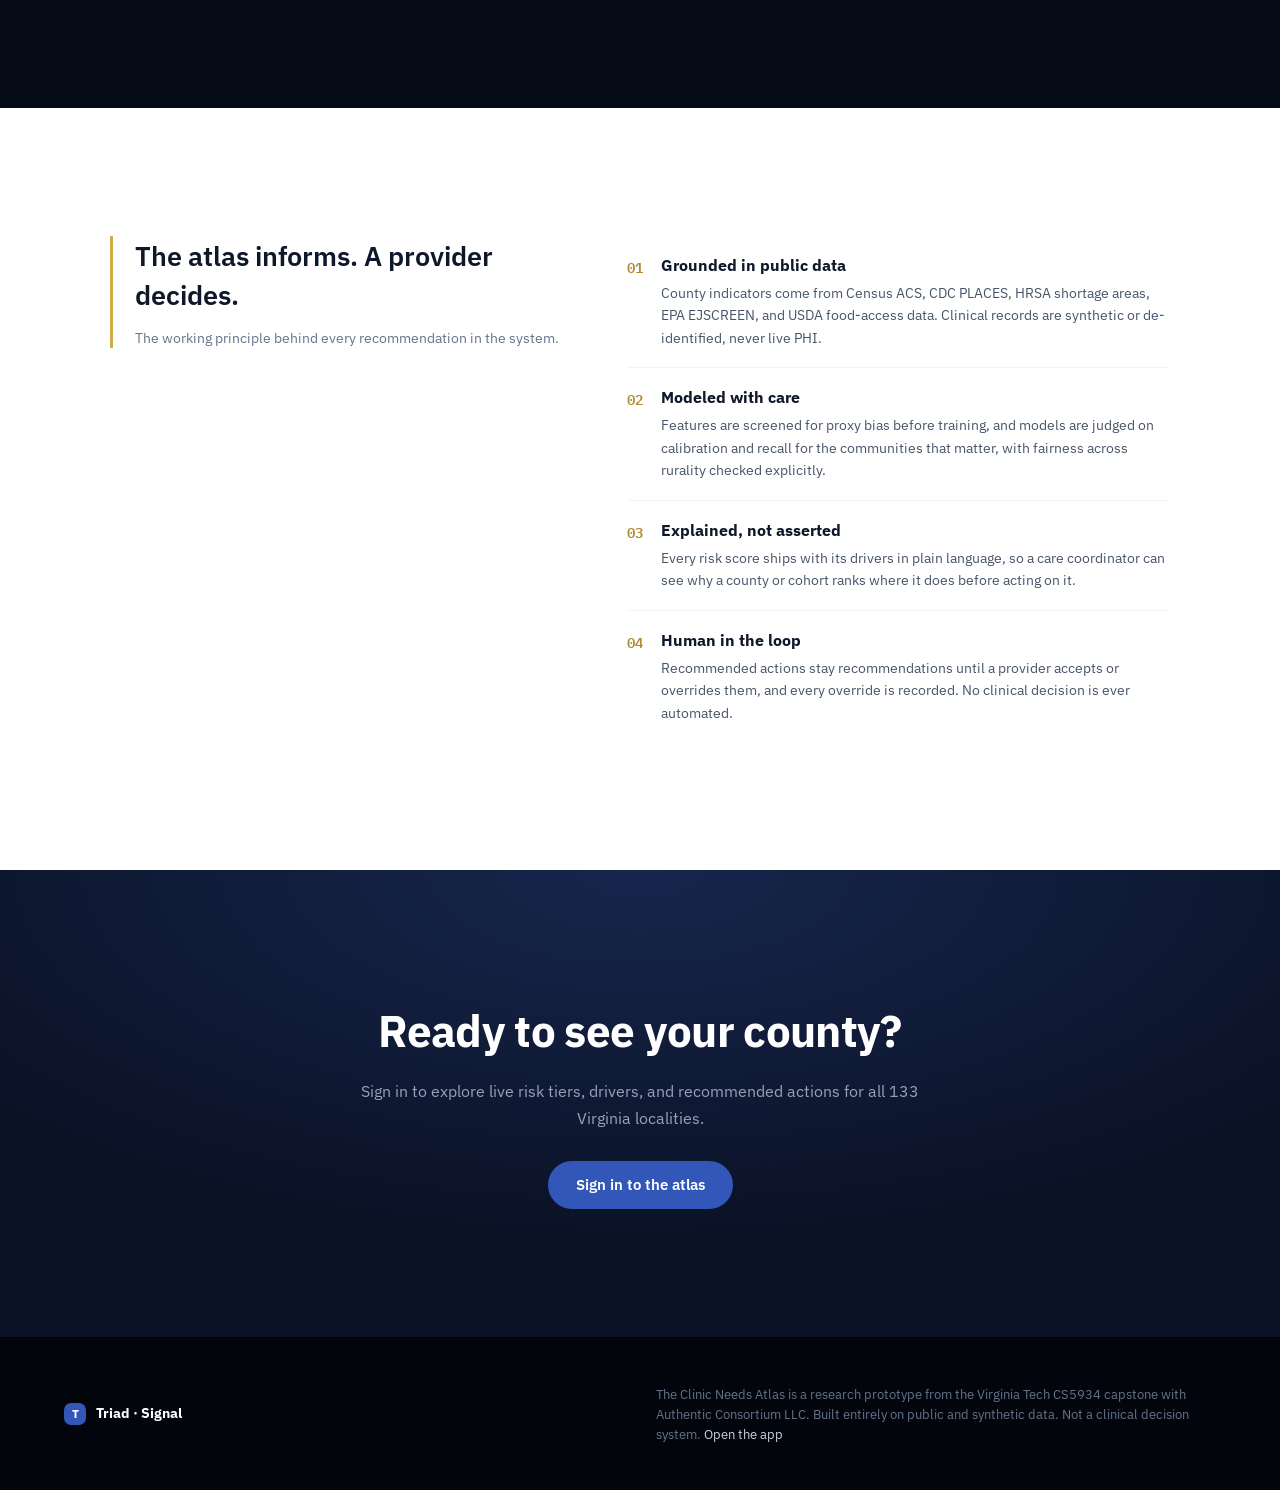
==== commit 285f6cb2: "Complete UI overhaul to make the UX way more cohesive." ====
--- a/dashboard/index.html
+++ b/dashboard/index.html
@@ -19,7 +19,7 @@
     <a href="#how">How it works</a>
     <a href="#product">What it shows</a>
     <a href="#approach">Approach</a>
-    <a class="cta" href="clinic-needs-atlas-signal.html">Sign in</a>
+    <a class="cta" href="app.html">Sign in</a>
   </div>
 </nav>
 
@@ -31,7 +31,7 @@
     <h1>See unmet health need <span class="sig-grad">before it becomes</span> a hospitalization.</h1>
     <p class="lede">The Clinic Needs Atlas turns public data into a working map of where Virginia's rural communities need care the most, so small clinics can reach the right people first.</p>
     <div class="cta-row">
-      <a class="btn primary" href="clinic-needs-atlas-signal.html">Open the atlas</a>
+      <a class="btn primary" href="app.html">Open the atlas</a>
       <a class="btn ghost" href="#how">See how it works</a>
     </div>
   </div>
@@ -103,7 +103,7 @@
       </div>
     </div>
   </div>
-  <p class="caption reveal d2">A stylized preview, not a live screenshot. <a href="clinic-needs-atlas-signal.html">Sign in to explore the live atlas.</a></p>
+  <p class="caption reveal d2">A stylized preview, not a live screenshot. <a href="app.html">Sign in to explore the live atlas.</a></p>
 </section>
 
 <!-- Stats band -->
@@ -152,12 +152,12 @@
 <section class="final">
   <h2 class="reveal">Ready to see your county?</h2>
   <p class="reveal d1">Sign in to explore live risk tiers, drivers, and recommended actions for all 133 Virginia localities.</p>
-  <a class="btn primary reveal d2" href="clinic-needs-atlas-signal.html">Sign in to the atlas</a>
+  <a class="btn primary reveal d2" href="app.html">Sign in to the atlas</a>
 </section>
 
 <footer class="footer">
   <span class="brand"><span class="mark">T</span>Triad · Signal</span>
-  <p class="fine">The Clinic Needs Atlas is a research prototype from the Virginia Tech CS5934 capstone with Authentic Consortium LLC. Built entirely on public and synthetic data. Not a clinical decision system. <a href="clinic-needs-atlas-signal.html">Open the app</a></p>
+  <p class="fine">The Clinic Needs Atlas is a research prototype from the Virginia Tech CS5934 capstone with Authentic Consortium LLC. Built entirely on public and synthetic data. Not a clinical decision system. <a href="app.html">Open the app</a></p>
 </footer>
 
 <script src="landing.js" defer></script>
--- a/dashboard/ds/styles.css
+++ b/dashboard/ds/styles.css
@@ -4,6 +4,7 @@
 
 @import "tokens/fonts.css";
 @import "tokens/colors.css";
+@import "tokens/dataviz.css";
 @import "tokens/typography.css";
 @import "tokens/spacing.css";
 @import "tokens/radius.css";
--- a/dashboard/landing.css
+++ b/dashboard/landing.css
@@ -12,9 +12,9 @@
 .lp .wrap { max-width: 1120px; margin: 0 auto; }
 .lp section { padding: clamp(72px, 10vw, 140px) clamp(20px, 6vw, 64px); }
 
-/* Accent gradient text clip (amber "signal" on dark) */
+/* Accent gradient text clip (gold "signal" on dark) */
 .lp .sig-grad {
-  background: linear-gradient(100deg, #fcd34d, var(--command-500) 45%, #b45309);
+  background: linear-gradient(100deg, #e9cf8f, var(--command-500) 45%, #a8801f);
   -webkit-background-clip: text;
   background-clip: text;
   color: transparent;
@@ -51,7 +51,7 @@
 .lp .hero {
   position: relative; min-height: 100vh;
   display: grid; place-items: center;
-  background: radial-gradient(120% 90% at 50% 0%, #1c1638, var(--slate-950) 55%, #03050c);
+  background: radial-gradient(120% 90% at 50% 0%, var(--royal-900, #16264d), var(--navy-950, #0b1226) 55%, #03050c);
   padding: 120px clamp(20px, 6vw, 64px) 90px;
 }
 .lp .hero canvas { position: absolute; inset: 0; width: 100%; height: 100%; }
@@ -198,7 +198,7 @@
 
 /* ---------- Final CTA + footer ---------- */
 .lp .final {
-  background: radial-gradient(110% 130% at 50% 0%, #1c1638, var(--slate-950) 60%);
+  background: radial-gradient(110% 130% at 50% 0%, var(--royal-900, #16264d), var(--navy-950, #0b1226) 60%);
   text-align: center;
 }
 .lp .final h2 { margin: 0 0 14px; font-size: clamp(28px, 4vw, 44px); letter-spacing: -0.015em; color: #fff; }
